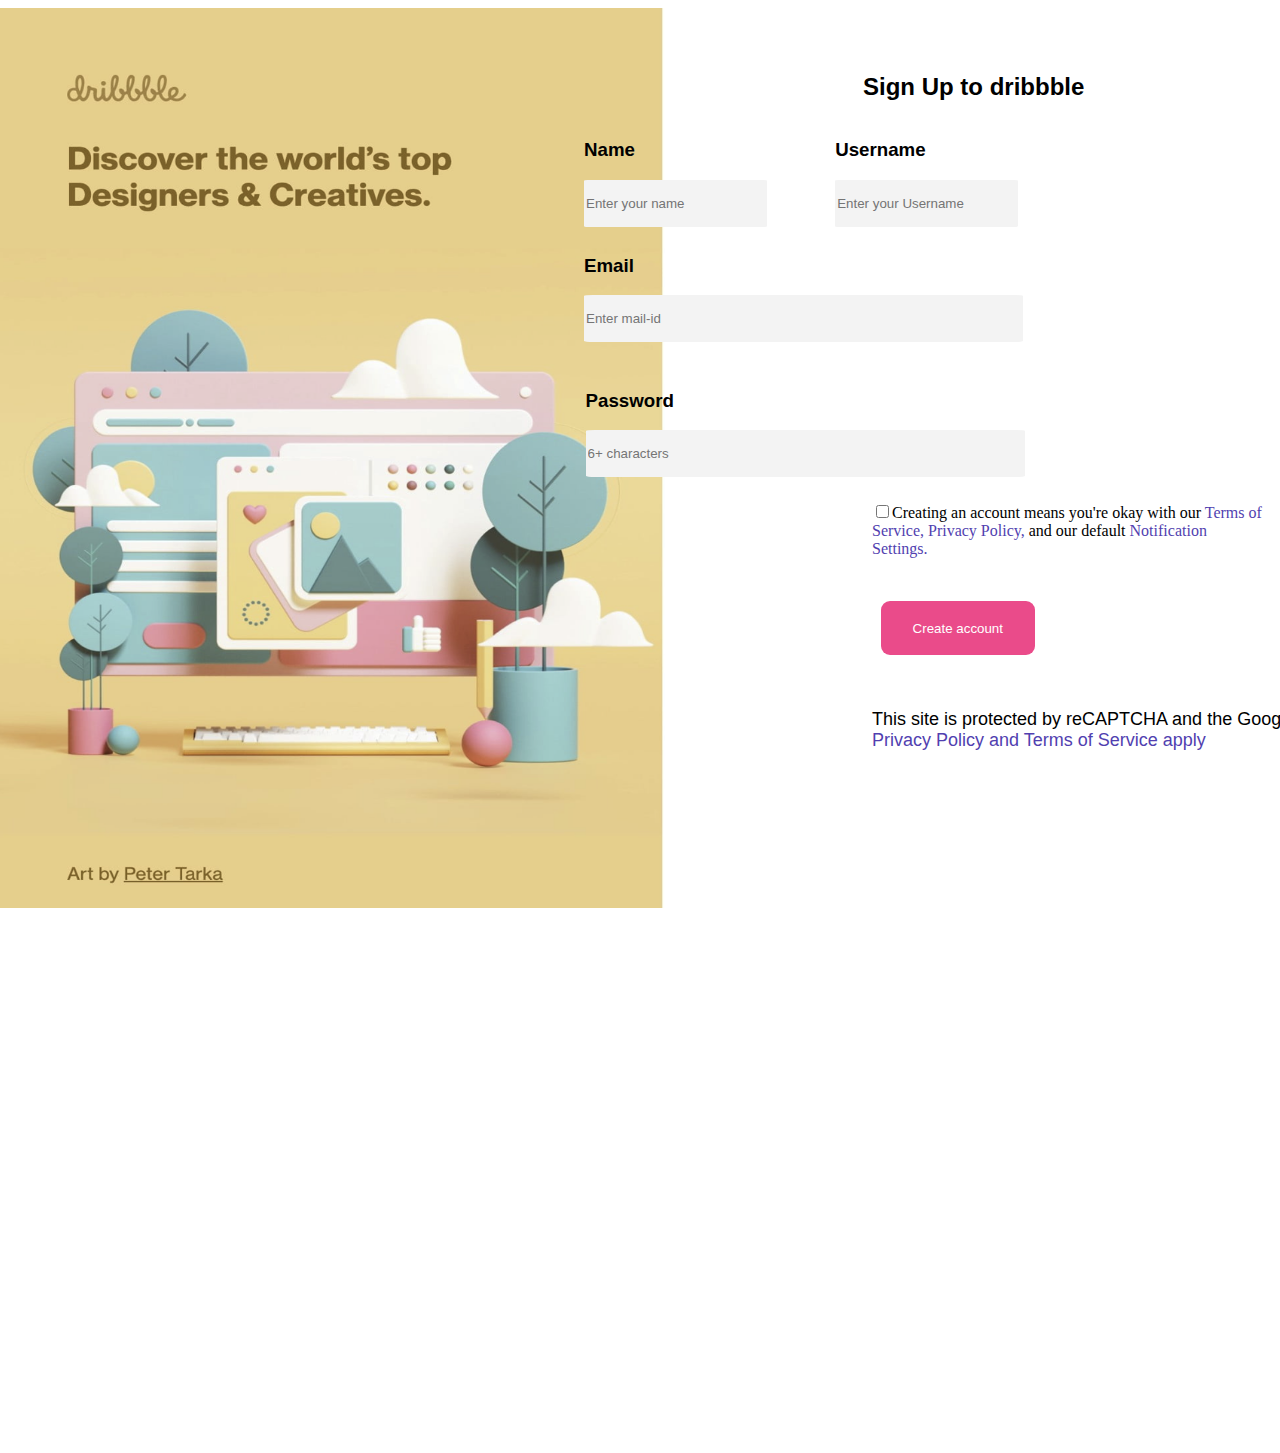
==== index.html @ e2827010 "first commit" ====
<!DOCTYPE html>
<html lang="en">
<head>
    <meta charset="UTF-8">
    <meta name="viewport" content="width=device-width, initial-scale=1.0">
    <title>dribbble</title>
    <link href="./style4.css" rel="stylesheet">
</head>
<body>
    <img id= "img" src="./ffff.png" >
    <h4 id="h" style="display:block;">Already member ? <span style="color: blue;">Sign in</span></h4>
    <h2>Sign Up to dribbble </h2>

    <div id="fn">
        <h3>Name</h3>
        <input type="text" width="10vw" height="6vh" placeholder="Enter your name">
    </div>
    <div id="sn">
        <h3>Username</h3>
        <input type="text" width="10vw" height="6vh" placeholder="Enter your Username">
    </div>
    <br>
    <div class="tn">
        <h3>Email</h3>
        <input type="text" width="10vw" height="6vh" placeholder="Enter mail-id">

    </div>
    <div class="ps">
        <h3>Password</h3>
        <input type="text" width="10vw" height="6vh" placeholder="6+ characters">

    </div>

    <p id="check" style="display: block;"><input class="ji" type="checkbox" >Creating an account means you're okay with our <span style="color: #513fb0">Terms of<br> Service, Privacy Policy,</span> and our default <span style="color: #513fb0;">Notification<br> Settings.</span></p>


    <button class="bu">Create account</button>
    <p id="ui">This site is protected by reCAPTCHA and the Google<br> <span style="color: #513fb0"> Privacy Policy and Terms of Service apply</span> </p>
    
</body>
</html>
---- style4.css ----
#fn input{

    width: 14vw;
    height: 5vh;
    border-radius: 2%;
    border: 0;
    background-color: #f3f3f3;
    border-style: none;
    font-family: Arial, Helvetica, sans-serif;
    
}

#fn{
    display: inline-block;
    position: relative;
    left:45vw;
    bottom: 100vh;
    font-family: Arial, Helvetica, sans-serif;
    font-weight: 800;
    
}

label{
    font-size: 2vw;
    font-weight: bold;
    position: relative;
    
    font-family: Arial, Helvetica, sans-serif;
    font-family: Arial, Helvetica, sans-serif;
    font-weight: 800;
}
#sn input{

    width: 14vw;
    height: 5vh;
    border-radius: 2%;
    border: 0;
    border-style: none;
    background-color: #f3f3f3;
    font-family: Arial, Helvetica, sans-serif;
  
}
#sn{
    display: inline-block;
    position: relative;
    left:50vw;
    bottom: 100vh;
    font-family: Arial, Helvetica, sans-serif;
    font-weight: 800;
  
}
.tn input{

    width: 34vw;
    height: 5vh;
    border: 0;
    border-radius: 2%;
    border-style: none;
    font-family: Arial, Helvetica, sans-serif;
    
    background-color: #f3f3f3;
}
.tn{
    display: inline-block;
    position: relative;
    left:45vw;
    font-family: Arial, Helvetica, sans-serif;
    font-weight: 800;
    bottom: 99vh;
}
.ps input{

    width: 34vw;
    border: 0;
    border-style: none;
    height: 5vh;
    font-family: Arial, Helvetica, sans-serif;
    
    border-radius: 2%;
    background-color: #f3f3f3;
}
.ps{
    display: inline-block;
    position: relative;
    left:10.5vw;

    font-family: Arial, Helvetica, sans-serif;
    font-weight: 800;
    bottom: 84vh;
}


p{
    position: relative;
    left: 96vh;
    bottom: 83vh;

}
.bu {
    background-color: #ea4b8a;
    border: none;
    color: white;
    height: 6vh;
    position: relative;
    bottom:80vh ;
    left:97vh;
    
    text-align: center;
    text-decoration: none;
    display: inline-block;
    border-radius: 1vh;
   
    cursor: pointer;
    position: relative;
    
    width: 12vw;
  }


h4{
    position: relative;
    left: 175vh;
    bottom: 100vh;

    font-family: Arial, Helvetica, sans-serif;
  }
  h2{
    font-family: Arial, Helvetica, sans-serif;
    font-weight: 750;
    position: relative;
    left: 95vh;
    font-family: Arial, Helvetica, sans-serif;
    font-weight: 800;
    bottom: 100vh;

  }
  .ji{
    font-size: 2vh; 
    font-family: Arial, Helvetica, sans-serif;
  }
  #img{
    height:100vh;
    width: 75vh;
    position: relative;
     right: 2vh
  }


  @media screen and (max-width:600px){
  #img{
    position: relative;
    bottom: 20px;

    width:360px;
    height: 500px;
  }
  label{
    
    font-weight: bold;
    position: relative;
    
    font-family: Arial, Helvetica, sans-serif;
    font-family: Arial, Helvetica, sans-serif;
    font-weight: 800;
}
body{
    font-family: Arial, Helvetica, sans-serif;
    
}
  #h{
    position: relative;
    top: 400px;
    left: 0px;
    font-size: 15px;
    font-family: Arial, Helvetica, sans-serif;
    width:fit-content;
    
  }
  #fn{
position: absolute;
left:10px;
top:500px;

font-size:15px;
  }
  #sn{
    position: absolute;
left:180px;
top:500px;

font-size:15px;

  }
  #sn input{


    width: 140px;
  }
  #fn input{

    width: 140px;
  }
  .ps{
    position: relative;
    top: -50px;
    left: 0px;
    
    font-size:15px;

  }
  .ps input{

    width: 320px;
  }
  .tn{
    position: relative;
    top: -50px;
    left: 0px;
    
    font-size:15px;

  }
  .tn input{

    width: 320px;
  }
#check{
    position: relative;
    top: -50px;
    left: 0px;
    font-size: 10px;
    font-family: Arial, Helvetica, sans-serif;

}
.bu{
    position: relative;
    top: -50px;
    left: 0px;
    width: 150px;


}
#ui{
    position: relative;
    top:70px;
    left: 0px;
    font-size: 10px;
    font-family: Arial, Helvetica, sans-serif;

}

  }

  #ui{
    position: relative; 
    bottom: 76vh;
    font-size: 2vh;
    font-family: Arial, Helvetica, sans-serif;
    display: block;
  }
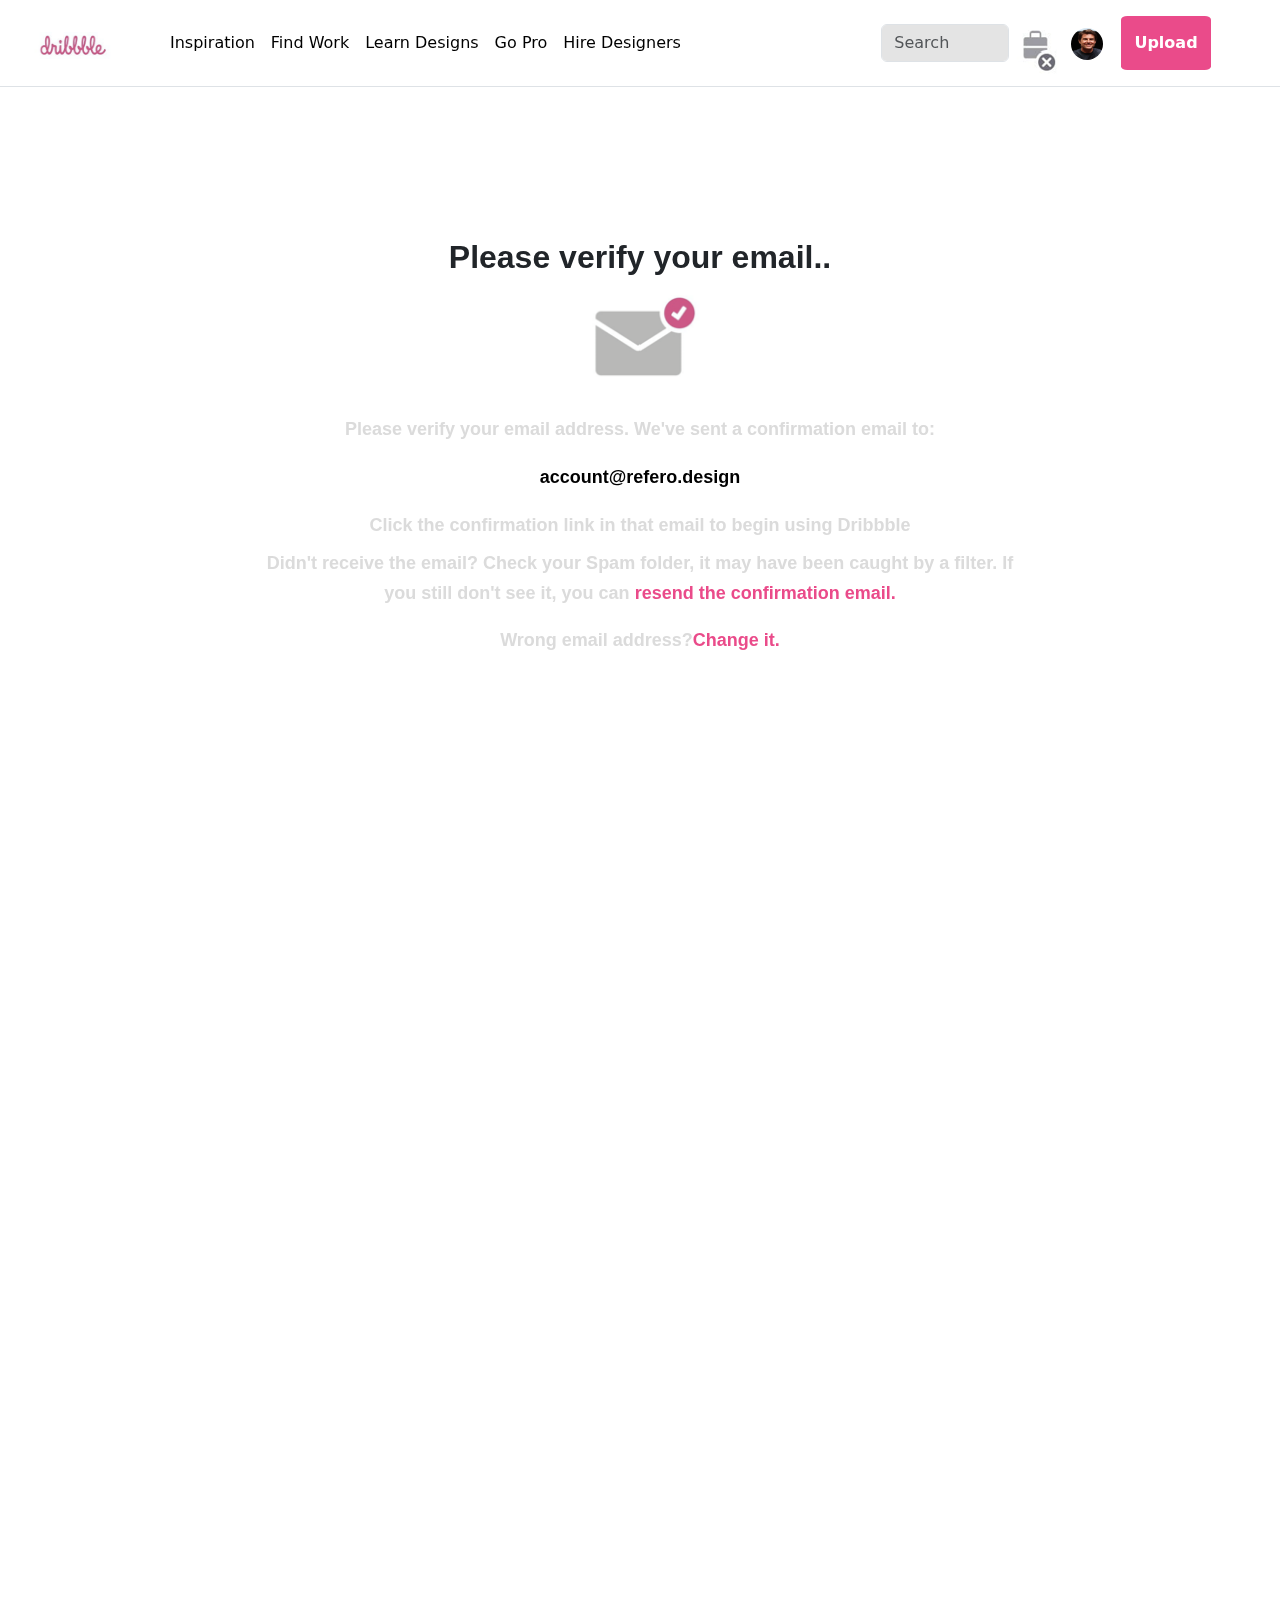
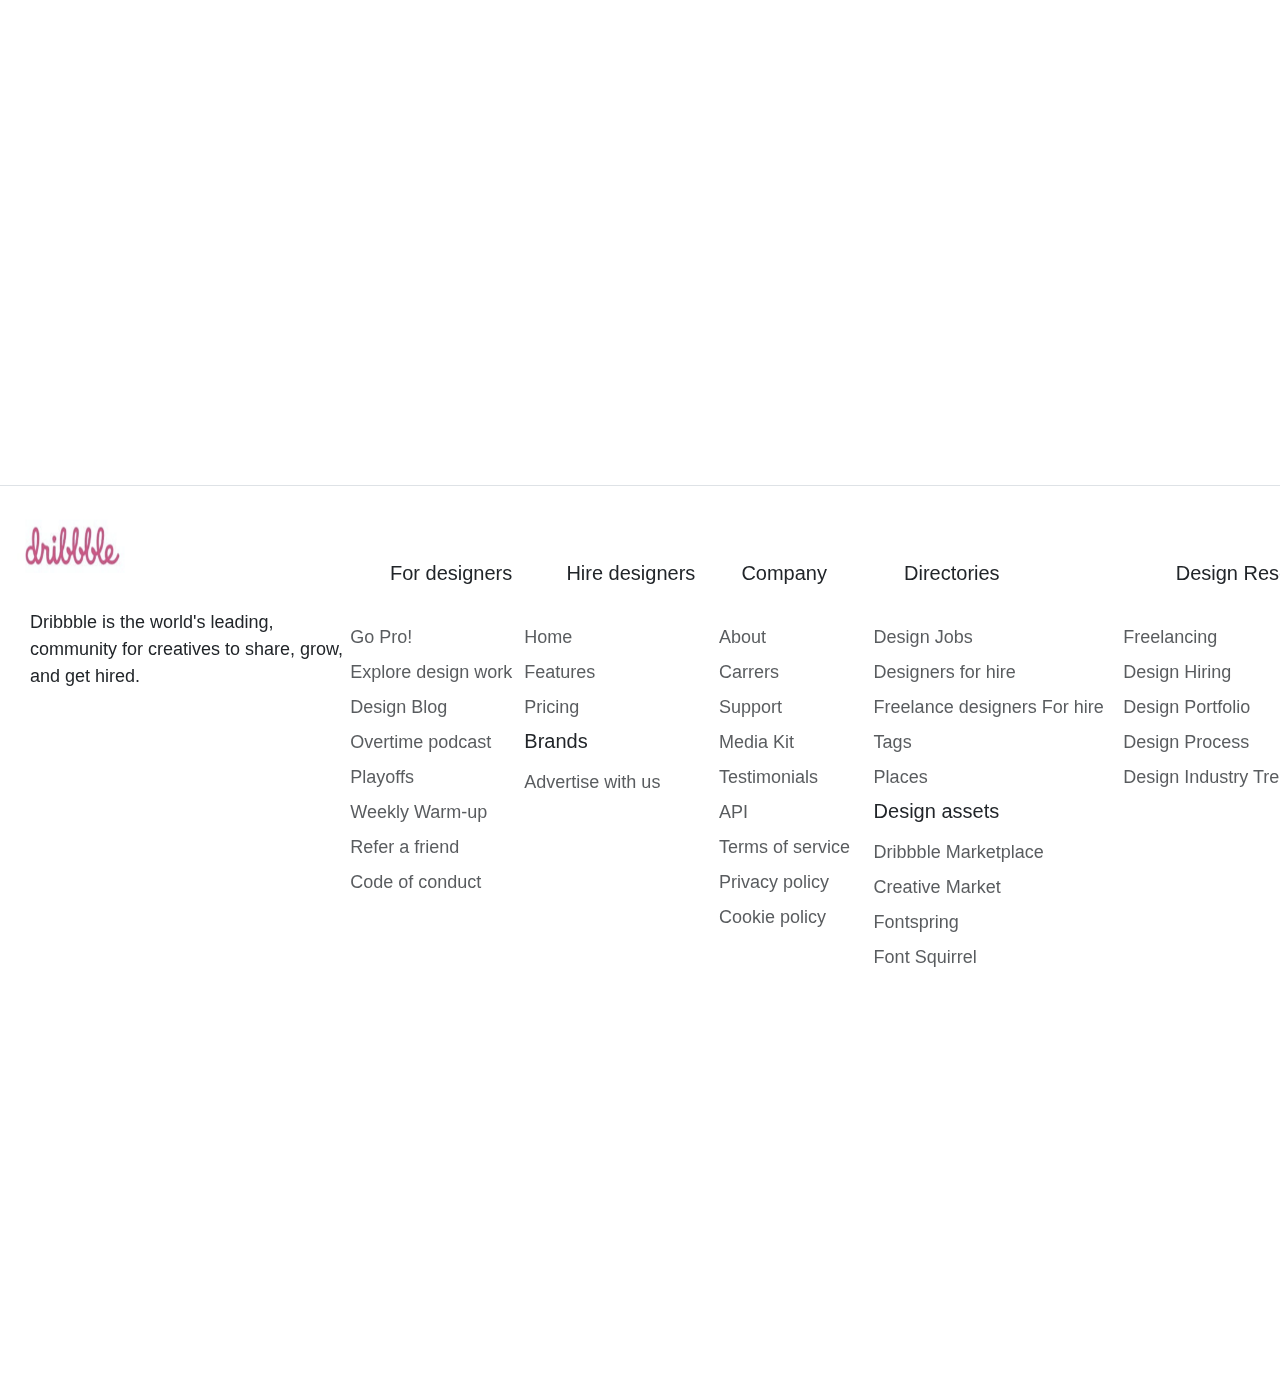
==== commit b4a3b49a: "Rename page3.html to index.html" ====
--- a/index.html
+++ b/index.html
@@ -4,38 +4,157 @@
     <meta charset="UTF-8">
     <meta name="viewport" content="width=device-width, initial-scale=1.0">
     <title>dribbble</title>
-    <link href="./style4.css" rel="stylesheet">
+    <link href="./style3.css" rel="stylesheet">
+    <link href="https://cdn.jsdelivr.net/npm/bootstrap@5.3.3/dist/css/bootstrap.min.css" rel="stylesheet" integrity="sha384-QWTKZyjpPEjISv5WaRU9OFeRpok6YctnYmDr5pNlyT2bRjXh0JMhjY6hW+ALEwIH" crossorigin="anonymous">
 </head>
 <body>
-    <img id= "img" src="./ffff.png" >
-    <h4 id="h" style="display:block;">Already member ? <span style="color: blue;">Sign in</span></h4>
-    <h2>Sign Up to dribbble </h2>
-
-    <div id="fn">
-        <h3>Name</h3>
-        <input type="text" width="10vw" height="6vh" placeholder="Enter your name">
-    </div>
-    <div id="sn">
-        <h3>Username</h3>
-        <input type="text" width="10vw" height="6vh" placeholder="Enter your Username">
-    </div>
-    <br>
-    <div class="tn">
-        <h3>Email</h3>
-        <input type="text" width="10vw" height="6vh" placeholder="Enter mail-id">
-
-    </div>
-    <div class="ps">
-        <h3>Password</h3>
-        <input type="text" width="10vw" height="6vh" placeholder="6+ characters">
-
-    </div>
-
-    <p id="check" style="display: block;"><input class="ji" type="checkbox" >Creating an account means you're okay with our <span style="color: #513fb0">Terms of<br> Service, Privacy Policy,</span> and our default <span style="color: #513fb0;">Notification<br> Settings.</span></p>
+    <header id="head" class="p-3 mb-3 border-bottom">
+        <div class="container">
+          <div class="d-flex flex-wrap align-items-center justify-content-center justify-content-lg-start">
+            <a href="/" class="d-flex align-items-center mb-2 mb-lg-0 link-body-emphasis text-decoration-none">
+             <a href="./page1.html"><img class="hi"  style="position: relative;right: 4vw;" src="./logo.png" class="bi me-2" width="80" height="32" role="img" aria-label="Bootstrap"><use xlink:href="#bootstrap"></use></a>
+            </a>
+    
+            <ul id ="ul1" class="nav col-12 col-lg-auto me-lg-auto mb-2 justify-content-center mb-md-0">
+              <li><a href="#" class="nav-link px-2 link-body-emphasis">Inspiration</a></li>
+              <li><a href="#" class="nav-link px-2 link-body-emphasis">Find Work</a></li>
+              <li><a href="#" class="nav-link px-2 link-body-emphasis">Learn Designs</a></li>
+              <li><a href="#" class="nav-link px-2 link-body-emphasis">Go Pro</a></li>
+              <li><a href="#" class="nav-link px-2 link-body-emphasis">Hire Designers</a></li>
+            </ul>
+    
+            <form   class="col-12 col-lg-auto mb-3 mb-lg-0 me-lg-3" role="search">
+              <input id="search" style="background-color: rgb(228, 228, 228); width: 10vw;" type="search" class="form-control" placeholder="Search" aria-label="Search">
+            </form>
+            <img id="bag" src="./hh.png">
+    
+            <div class="dropdown text-end">
+              <a href="#"  data-bs-toggle="dropdown" aria-expanded="false">
+                <a href="./page4.html"><img id="tom"  src="./Tom-Cruise-2013.webp" alt="mdo" width="32" height="32" class="rounded-circle"></a>
+              </a>
+              <a href="./page2.html"><input id="aq" type="button"  value="Upload"></a>
 
 
-    <button class="bu">Create account</button>
-    <p id="ui">This site is protected by reCAPTCHA and the Google<br> <span style="color: #513fb0"> Privacy Policy and Terms of Service apply</span> </p>
+
+              
+            </div>
+          </div>
+        </div>
+      </header>
+      <div id="hhh" >
+        <h2 id="kj"style="font-weight: bold">Please verify your email..</h2>
+        <img  id="mail" style="position: relative;top: 16vh;" src="./ffds.png" width="120vw" height="90vh">
+        <section id="txt">
+        <h4 class="his" style="font-weight: bold;">Please verify your email address. We've sent a confirmation email to:</h4>
+        <h4 id="jis">account@refero.design</h4>
+        <h4 class="his" id="his1" style="top: 24vh;">Click the confirmation link in that email to begin using Dribbble</h4>
+        <h4 class="his" id="his2" style="top: 25vh;">Didn't receive the email? Check your Spam folder, it may have been caught by a filter. If </h4>
+        <h4 class="his" id="his3" style="top: 25vh;">you still don't see it, you can <span style="color: #ea4b8a;">resend the confirmation email.</span></h4>
+        <h4 class="his" id="his4" style="top: 27vh;">Wrong email address?<span  style="color: #ea4b8a;">Change it.</span></h4>
+      </section>
+      </div>
+
+
+<section style="display: inline-block;position: relative;bottom: 10vh; width: max-content;">
+      <footer style="width: min-content;height: 100vh ;margin-bottom:0%;">
+        <div  style="position: relative;top:50vh;
     
+        font-family: Arial, Helvetica, sans-serif; height:70vh;width: 184vh;" class="container">
+            <footer class="row row-cols-1 row-cols-sm-2 row-cols-md-5 py-5 my-5 border-top">
+              <div class="col mb-3">
+                <a href="/" class="d-flex align-items-center mb-3 link-body-emphasis text-decoration-none">
+                  <svg class="bi me-2" width="40" height="32"><use xlink:href="#bootstrap"></use></svg>
+                </a>
+                <img  id="hu"  src="./logo.png" class="bi me-2" width="80" height="32" role="img" aria-label="Bootstrap"><use xlink:href="#bootstrap"></use>
+                <p style="font-size: 2vh; position: relative; left: 2vh;bottom: 4vh;">Dribbble is the world's leading,<br> 
+                    community for creatives to share, grow,<br>
+                     and get hired.</p>
+                <ul class="navbar-nav sm-icons">
+                        <li><a class="nav-link" href="#"><i style="width: 2vh;height: 2vh;" class="bi bi-facebook"></i></a></li>
+                        <li><a class="nav-link" href="#"><i class="bi bi-instagram"></i></a></li>
+                        <li><a class="nav-link" href="#"><i class="bi bi-twitter"></i></a></li>
+                        <li><a class="nav-link" href="#"><i class="bi bi-pinterest"></i></a></li>
+                      </ul>     
+              </div>
+          
+              <div class="col mb-3">
+          
+              </div>
+         <div style="font-size:1vh;display: inline-flex;flex-direction: row;width: max-content;">
+              <div style="font-size:2vh;display:inline-flex;">
+              <div class="col mb-3"  ></div>
+                <h5 id="for" style="position: relative;bottom: 37vh;left:42vh;width: max-content;" >For designers</h5>
+                <ul class="nav flex-column" style="position: relative;bottom: 30vh;left:24vh;width: max-content;">
+                  <li class="nav-item mb-2"><a href="#" class="nav-link p-0 text-body-secondary">Go Pro!</a></li>
+                  <li class="nav-item mb-2"><a href="#" class="nav-link p-0 text-body-secondary">Explore design work</a></li>
+                  <li class="nav-item mb-2"><a href="#" class="nav-link p-0 text-body-secondary">Design Blog</a></li>
+                  <li class="nav-item mb-2"><a href="#" class="nav-link p-0 text-body-secondary">Overtime podcast</a></li>
+                  <li class="nav-item mb-2"><a href="#" class="nav-link p-0 text-body-secondary">Playoffs</a></li>
+                  <li class="nav-item mb-2"><a href="#" class="nav-link p-0 text-body-secondary">Weekly Warm-up</a></li>
+                  <li class="nav-item mb-2"><a href="#" class="nav-link p-0 text-body-secondary">Refer a friend</a></li>
+                  <li class="nav-item mb-2"><a href="#" class="nav-link p-0 text-body-secondary">Code of conduct</a></li>
+                </ul>
+              </div>
+          
+              <div class="col mb-3" style="font-size: 2vh;display:inline-flex;">
+                <h5 id="hire" style="position: relative;bottom: 37vh;left:30vh;width: max-content;">Hire designers</h5>
+                <ul class="nav flex-column" style="position: relative;bottom: 30vh;left:11vh;width: max-content;">
+                  <li class="nav-item mb-2"><a href="#" class="nav-link p-0 text-body-secondary">Home</a></li>
+                  <li class="nav-item mb-2"><a href="#" class="nav-link p-0 text-body-secondary">Features</a></li>
+                  <li class="nav-item mb-2"><a href="#" class="nav-link p-0 text-body-secondary">Pricing</a></li>
+                  <li class="nav-item mb-2"><h5>Brands</h5></li>
+                  <li class="nav-item mb-2"><a href="#" class="nav-link p-0 text-body-secondary">Advertise with us</a></li>
+                </ul>
+              </div>
+          
+              <div class="col mb-3" style="font-size: 2vh;display:inline-flex;">
+                <h5 id="comp" style="position: relative;bottom: 37vh;left:20vh;width: max-content;">Company</h5>
+                <ul class="nav flex-column" style="position: relative;bottom: 30vh;left:8vh;width: max-content;">
+                  <li class="nav-item mb-2"><a href="#" class="nav-link p-0 text-body-secondary">About</a></li>
+
+                  <li class="nav-item mb-2"><a href="#" class="nav-link p-0 text-body-secondary">Carrers</a></li>
+                  <li class="nav-item mb-2"><a href="#" class="nav-link p-0 text-body-secondary">Support</a></li>
+                  <li class="nav-item mb-2"><a href="#" class="nav-link p-0 text-body-secondary">Media Kit</a></li>
+                  <li class="nav-item mb-2"><a href="#" class="nav-link p-0 text-body-secondary">Testimonials</a></li>
+                  <li class="nav-item mb-2"><a href="#" class="nav-link p-0 text-body-secondary">API</a></li>
+                  <li class="nav-item mb-2"><a href="#" class="nav-link p-0 text-body-secondary">Terms of service</a></li>
+                  <li class="nav-item mb-2"><a href="#" class="nav-link p-0 text-body-secondary">Privacy policy</a></li>
+                  <li class="nav-item mb-2"><a href="#" class="nav-link p-0 text-body-secondary">Cookie policy</a></li>
+                </ul>
+              </div>
+              <div id="direc" class="col mb-3" style="font-size: 2vh;display:inline-flex;">
+                <h5 style="position: relative;bottom: 37vh;left:14vh;width: max-content;">Directories</h5>
+                <ul class="nav flex-column" style="position: relative;bottom: 30vh;left:0vh;width: max-content;">
+                  <li class="nav-item mb-2"><a href="#" class="nav-link p-0 text-body-secondary">Design Jobs</a></li>
+                  <li class="nav-item mb-2"><a href="#" class="nav-link p-0 text-body-secondary">Designers for hire</a></li>
+                  <li class="nav-item mb-2"><a href="#" class="nav-link p-0 text-body-secondary">Freelance designers For hire</a></li>
+                  <li class="nav-item mb-2"><a href="#" class="nav-link p-0 text-body-secondary">Tags</a></li>
+                  <li class="nav-item mb-2"><a href="#" class="nav-link p-0 text-body-secondary">Places</a></li>
+                  <li class="nav-item mb-2"><h5 style="position: relative;bottom: 0vh;left:0vh;width: max-content;">Design assets</h5></li>
+                  <li class="nav-item mb-2"><a href="#" class="nav-link p-0 text-body-secondary">Dribbble Marketplace</a></li>
+                  <li class="nav-item mb-2"><a href="#" class="nav-link p-0 text-body-secondary">Creative Market</a></li>
+                  <li class="nav-item mb-2"><a href="#" class="nav-link p-0 text-body-secondary">Fontspring</a></li>
+                  <li class="nav-item mb-2"><a href="#" class="nav-link p-0 text-body-secondary">Font Squirrel</a></li>
+                </ul>
+              </div>
+              <div class="col mb-3" style="font-size: 2vh;display:inline-flex;">
+                <h5 id="des" style="position: relative;bottom: 37vh;left:8vh;width: max-content;">Design Resources</h5>
+                <ul class="nav flex-column" style="position: relative;bottom: 30vh;left:-16vh;width: max-content;">
+                  <li class="nav-item mb-2"><a href="#" class="nav-link p-0 text-body-secondary">Freelancing</a></li>
+                  <li class="nav-item mb-2"><a href="#" class="nav-link p-0 text-body-secondary">Design Hiring</a></li>
+                  <li class="nav-item mb-2"><a href="#" class="nav-link p-0 text-body-secondary">Design Portfolio</a></li>
+                  <li class="nav-item mb-2"><a href="#" class="nav-link p-0 text-body-secondary">Design Process</a></li>
+                  <li class="nav-item mb-2"><a href="#" class="nav-link p-0 text-body-secondary">Design Industry Trends</a></li>
+                </ul>
+              </div>
+        </div> 
+            </div>
+            </footer>
+        </div>
+    
+  </footer>
+</section>
+
+      
 </body>
-</html>+</html>
--- a/style3.css
+++ b/style3.css
@@ -0,0 +1,250 @@
+#aq{
+    width: 7vw;
+    height: 6vh;
+    position: relative;
+    font-weight: bold;
+    left:1vw;
+
+   
+      
+    border-width: 0;
+    border-radius: 7%;
+   
+    background-color:#ea4b8a;
+    color: #ffffff;
+   
+  }
+
+  #hu{
+    position: relative;
+    bottom: 8vh;
+    width: 9vw;
+    height: 7vh;
+    mix-blend-mode:multiply;
+  }
+  .navbar .navbar-nav .nav-link {
+    color: #e50000;
+  }
+  .sm-icons {
+    flex-direction: row;
+  }
+  .sm-icons .nav-link {
+    padding-right: 1em;
+  }
+  
+  #hhh{
+    text-align: center;
+    font-weight: bold;
+   
+    
+  }
+  #kj{
+    position: relative;
+    top:15vh;
+    font-family: Arial, Helvetica, sans-serif;
+  }
+  *{
+    margin:0px;
+    padding:0px;
+  }
+  .his{
+    font-size: 2vh;
+    text-align: center;
+    color: rgb(219, 219, 219);
+    position: relative;
+    top:20vh;
+    font-weight: bold;
+    
+    font-family: Arial, Helvetica, sans-serif;
+  }
+  #jis{
+    font-size: 2vh;
+    text-align: center;
+    font-weight: bold;
+    color: rgb(0, 0, 0);
+    position: relative;
+    top:22vh;
+    
+    font-family: Arial, Helvetica, sans-serif;
+  }
+  footer{
+    background-color:white;
+    width: 200vh;
+    height: 100vh;
+    position: relative;
+    top:70vh;
+  }
+  #bag{
+
+    position: relative; 
+    top:1vh;
+    right: 1vw;
+    width:30 ;
+    height:30;
+  }
+
+
+  @media screen and (max-width:600px){
+  .hi{
+    width:22vh ;
+    height: 10vh;
+    position: relative;
+    bottom: 0vh;
+    left:-60vh;
+  
+
+  }
+  #hu{
+    width:200px ;
+    height: 70px;
+    mix-blend-mode:multiply;
+    position: relative;
+    right: 15px;
+    top: -37px;
+    }
+    #for{
+
+    margin-right: 14px;
+  }
+
+  #hire{
+    margin-right: 14px;
+
+
+  }
+  #comp{
+    margin-right: 7px;
+  }
+  #des{
+    margin-right: 20px;
+  }
+  #direc{
+    margin-right:-2px;
+  }
+  #ul1{
+
+    font-size: 30px;
+    position: relative;
+    bottom: 7vh;
+    left:5vh;
+
+
+  }
+  #search{
+    display: none;
+  }
+  #bag{
+    position: absolute;
+    width:10vh ;
+    height: 6vh;
+    top:7vh;
+  
+    
+    left:130vh;
+  }
+  #tom{
+    position: absolute;
+    width: 7vh;
+    height: 7vh;
+    bottom: 9vh;
+    left:6vh;
+ 
+ 
+  
+    
+   
+  }
+
+  
+  #aq{
+
+    position:absolute;
+    width: 15vh;
+    height: 7vh;
+    bottom: 10vh;
+    left:18vh;
+    font-size: 26px;
+ 
+
+  }
+  #head{
+    width: max-content;
+
+
+  }
+  #kj{
+     position: relative;
+     left: 55vh;
+     font-size: 40px;
+     width: max-content;
+     top:20vh;
+    
+  }
+  #mail{
+    position:relative;
+     left: 60vh;
+     width: 30vh;
+     height: 19vh;
+     margin-top:40px;
+     
+     
+     
+  }
+ .his{
+  font-size: 23px;
+  position: relative;
+  left:37vh;
+  width: max-content;
+  top:20vh;
+  text-align: center;
+
+ }
+ #his1{
+  font-size: 23px;
+  position: relative;
+  left:42vh;
+  width: max-content;
+  top:25vh;
+  text-align: center;
+
+
+ }
+ #his2{
+  font-size: 23px;
+  position: relative;
+  left:25vh;
+  width: max-content;
+  top:25vh;
+  text-align: center;
+
+
+ }
+ #his3{
+  font-size: 23px;
+  position: relative;
+  left:43vh;
+  width: max-content;
+  top:25vh;
+  text-align: center;
+
+
+ }
+ #his4{
+  font-size: 23px;
+  position: relative;
+  left:60vh;
+  width: max-content;
+  top:25vh;
+  text-align: center;
+
+
+ }
+ #jis{
+  font-size: 23px;
+  position: relative;
+  left:64vh;
+  width: max-content;
+  top:22vh;
+
+ }
+}
